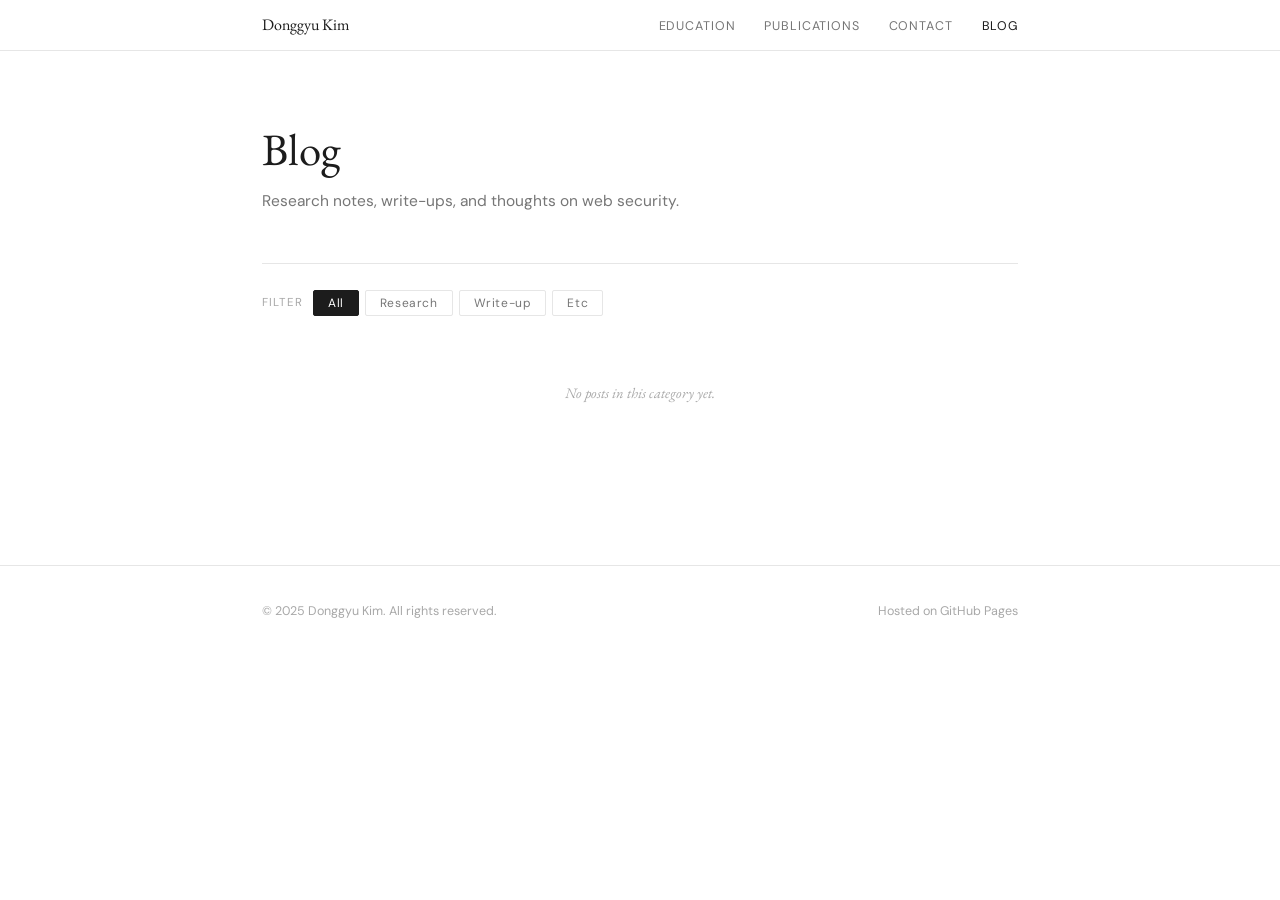
==== blog.html @ 032099da "add blog section" ====
<!DOCTYPE html>
<html lang="ko">
<head>
  <meta charset="UTF-8" />
  <meta name="viewport" content="width=device-width, initial-scale=1.0" />
  <title>Blog — Donggyu Kim</title>
  <link rel="preconnect" href="https://fonts.googleapis.com">
  <link href="https://fonts.googleapis.com/css2?family=EB+Garamond:ital,wght@0,400;0,500;1,400&family=DM+Sans:opsz,wght@9..40,300;9..40,400;9..40,500&display=swap" rel="stylesheet">
  <style>
    *, *::before, *::after { box-sizing: border-box; margin: 0; padding: 0; }

    :root {
      --text:    #1c1c1c;
      --sub:     #4a4a4a;
      --muted:   #767676;
      --faint:   #a8a8a8;
      --rule:    #e6e6e6;
      --accent:  #2a5885;
      --accent-light: #e8f0f8;
      --bg:      #ffffff;
      --serif:   'EB Garamond', Georgia, serif;
      --sans:    'DM Sans', system-ui, sans-serif;
    }

    html { scroll-behavior: smooth; }

    body {
      background: var(--bg);
      color: var(--text);
      font-family: var(--sans);
      font-size: 15px;
      line-height: 1.75;
      -webkit-font-smoothing: antialiased;
    }

    a { color: var(--accent); text-decoration: none; }
    a:hover { text-decoration: underline; }

    /* ── Nav (index.html 동일) ── */
    nav {
      position: sticky; top: 0; z-index: 50;
      background: rgba(255,255,255,0.94);
      backdrop-filter: blur(10px);
      border-bottom: 1px solid var(--rule);
    }
    .nav-inner {
      max-width: 820px; margin: 0 auto; padding: 0 2rem;
      display: flex; align-items: center; justify-content: space-between;
      height: 50px;
    }
    .nav-name { font-family: var(--serif); font-size: 16px; color: var(--text); text-decoration: none; }
    .nav-links { display: flex; gap: 1.8rem; list-style: none; }
    .nav-links a {
      font-size: 12.5px; letter-spacing: 0.07em; text-transform: uppercase;
      color: var(--muted); text-decoration: none; transition: color .18s;
    }
    .nav-links a:hover, .nav-links a.active { color: var(--text); }

    .page { max-width: 820px; margin: 0 auto; padding: 0 2rem; }

    /* ── Page header ── */
    .blog-header {
      padding: 4.5rem 0 3rem;
      border-bottom: 1px solid var(--rule);
    }
    .blog-header h1 {
      font-family: var(--serif);
      font-size: clamp(2rem, 4vw, 2.8rem);
      font-weight: 400;
      line-height: 1.2;
      margin-bottom: 0.7rem;
    }
    .blog-header p {
      font-size: 15.5px;
      color: var(--muted);
    }

    /* ── Filter bar ── */
    .filter-bar {
      display: flex; gap: 6px; align-items: center;
      padding: 1.6rem 0 0;
      flex-wrap: wrap;
    }
    .filter-label {
      font-size: 11.5px; letter-spacing: 0.1em; text-transform: uppercase;
      color: var(--faint); margin-right: 4px;
    }
    .f-btn {
      padding: 4px 14px; font-family: var(--sans);
      font-size: 12px; letter-spacing: 0.05em;
      border: 1px solid var(--rule); background: transparent;
      color: var(--muted); cursor: pointer; border-radius: 2px;
      transition: all .18s;
    }
    .f-btn:hover, .f-btn.on {
      background: var(--text); color: #fff; border-color: var(--text);
    }

    /* ── Post list ── */
    .post-list {
      display: flex; flex-direction: column;
    }

    .post-item {
      display: grid;
      grid-template-columns: 120px 1fr;
      gap: 0 2.5rem;
      padding: 2rem 0;
      border-bottom: 1px solid var(--rule);
      text-decoration: none;
      color: inherit;
      transition: background .15s;
    }
    .post-item:first-child { border-top: 1px solid var(--rule); }
    .post-item:hover .post-title-text { color: var(--accent); }

    .post-meta-col {
      padding-top: 5px;
      display: flex; flex-direction: column; gap: 6px;
    }
    .post-date {
      font-size: 12.5px; color: var(--faint);
      white-space: nowrap;
    }
    .post-type-badge {
      display: inline-block;
      font-size: 10.5px; letter-spacing: 0.06em; text-transform: uppercase;
      padding: 2px 7px;
      border: 1px solid var(--rule); border-radius: 2px;
      color: var(--faint);
      width: fit-content;
    }

    .post-content-col { display: flex; flex-direction: column; gap: 6px; }

    .post-title-text {
      font-family: var(--serif);
      font-size: 20px; font-weight: 400; line-height: 1.35;
      color: var(--text);
      transition: color .18s;
    }

    .post-desc {
      font-size: 14px; color: var(--muted); line-height: 1.7;
    }

    .post-tags {
      display: flex; gap: 6px; flex-wrap: wrap;
      margin-top: 4px;
    }
    .tag {
      font-size: 11px; padding: 2px 9px;
      border: 1px solid var(--rule); border-radius: 2px;
      color: var(--faint);
      transition: all .15s;
    }
    .post-item:hover .tag {
      border-color: var(--accent-light);
      color: var(--accent);
    }

    .post-arrow {
      align-self: flex-start;
      margin-top: 2px;
      font-size: 18px;
      color: var(--faint);
      transition: all .18s;
      display: flex; align-items: center; justify-content: flex-end;
    }
    .post-item:hover .post-arrow {
      color: var(--accent);
      transform: translateX(3px);
    }

    /* ── Pagination ── */
    .pagination {
      display: flex; align-items: center; justify-content: center;
      gap: 4px;
      padding: 2rem 0 4rem;
    }
    .pg-btn {
      min-width: 34px; height: 34px;
      display: inline-flex; align-items: center; justify-content: center;
      font-family: var(--sans); font-size: 13px;
      border: 1px solid var(--rule); border-radius: 2px;
      background: transparent; color: var(--muted);
      cursor: pointer; transition: all .18s;
      padding: 0 8px;
      text-decoration: none;
    }
    .pg-btn:hover { border-color: var(--accent); color: var(--accent); text-decoration: none; }
    .pg-btn.active { background: var(--text); color: #fff; border-color: var(--text); }
    .pg-btn:disabled { opacity: 0.3; pointer-events: none; }
    .pg-ellipsis {
      font-size: 13px; color: var(--faint);
      padding: 0 4px; user-select: none;
    }

    /* ── Empty state ── */
    .empty-state {
      padding: 4rem 0;
      text-align: center;
      color: var(--faint);
      font-size: 14.5px;
      font-style: italic;
      font-family: var(--serif);
      display: none;
    }

    /* ── Footer (index.html 동일) ── */
    footer {
      padding: 2.2rem 0;
      border-top: 1px solid var(--rule);
      font-size: 12.5px; color: var(--faint);
    }
    footer .page { display: flex; justify-content: space-between; align-items: center; }

    @media (max-width: 580px) {
      .post-item { grid-template-columns: 1fr; gap: 0.5rem; }
      .post-meta-col { flex-direction: row; align-items: center; padding-top: 0; }
      .post-arrow { display: none; }
      footer .page { flex-direction: column; gap: 4px; }
    }
  </style>
</head>
<body>

<nav>
  <div class="nav-inner">
    <a href="index.html" class="nav-name">Donggyu Kim</a>
    <ul class="nav-links">
      <li><a href="index.html#education">Education</a></li>
      <li><a href="index.html#publications">Publications</a></li>
      <li><a href="index.html#contact">Contact</a></li>
      <li><a href="blog.html" class="active">Blog</a></li>
    </ul>
  </div>
</nav>

<div class="page">

  <div class="blog-header">
    <h1>Blog</h1>
    <p>Research notes, write-ups, and thoughts on web security.</p>
  </div>

  <div class="filter-bar">
    <span class="filter-label">Filter</span>
    <button class="f-btn on" data-f="all">All</button>
    <button class="f-btn" data-f="research">Research</button>
    <button class="f-btn" data-f="write-up">Write-up</button>
    <button class="f-btn" data-f="etc">Etc</button>
  </div>

  <div class="post-list" id="postList"></div>
  <div class="empty-state" id="emptyState">No posts in this category yet.</div>
  <div class="pagination" id="pagination"></div>

</div>

<footer>
  <div class="page">
    <span>© 2025 Donggyu Kim. All rights reserved.</span>
    <span>Hosted on GitHub Pages</span>
  </div>
</footer>

<script>
  /* ✅ 포스트 추가할 때 여기 배열만 수정하세요 */
  const posts = [
    // {
    //   file: "posts/post-1.md",
    //   title: "Pre-trained Models for Bytecode Instructions",
    //   date: "2025-06-01",
    //   desc: "A deep dive into how pre-trained language models can be adapted for bytecode-level program analysis.",
    //   tags: ["web security", "research"],
    //   type: "research",
    // },
  ];

  const list       = document.getElementById("postList");
  const empty      = document.getElementById("emptyState");
  const pgBar      = document.getElementById("pagination");
  const buttons    = document.querySelectorAll(".f-btn");
  const PER_PAGE   = 10;

  let currentFilter = "all";
  let currentPage   = 1;

  function getFiltered() {
    return (currentFilter === "all" ? posts : posts.filter(p => p.type === currentFilter))
      .slice().sort((a, b) => new Date(b.date) - new Date(a.date));
  }

  function renderPosts(filtered) {
    list.innerHTML = "";
    if (filtered.length === 0) { empty.style.display = "block"; return; }
    empty.style.display = "none";

    const start = (currentPage - 1) * PER_PAGE;
    filtered.slice(start, start + PER_PAGE).forEach(p => {
      const el = document.createElement("a");
      el.className = "post-item";
      el.href = `post.html?file=${encodeURIComponent(p.file)}`;
      el.innerHTML = `
        <div class="post-meta-col">
          <span class="post-date">${p.date}</span>
          <span class="post-type-badge">${p.type}</span>
        </div>
        <div class="post-content-col">
          <p class="post-title-text">${p.title}</p>
          <p class="post-desc">${p.desc}</p>
          <div class="post-tags">
            ${p.tags.map(t => `<span class="tag">${t}</span>`).join("")}
          </div>
        </div>`;
      list.appendChild(el);
    });
  }

  function renderPagination(total) {
    pgBar.innerHTML = "";
    const totalPages = Math.ceil(total / PER_PAGE);
    if (totalPages <= 1) return;

    // 이전 버튼
    const prev = document.createElement("button");
    prev.className = "pg-btn";
    prev.innerHTML = "&#8592;";
    prev.disabled = currentPage === 1;
    prev.addEventListener("click", () => goTo(currentPage - 1));
    pgBar.appendChild(prev);

    // 페이지 번호 (최대 7개 표시, 나머지는 … 처리)
    const pages = buildPageRange(currentPage, totalPages);
    pages.forEach(p => {
      if (p === "…") {
        const span = document.createElement("span");
        span.className = "pg-ellipsis";
        span.textContent = "…";
        pgBar.appendChild(span);
      } else {
        const btn = document.createElement("button");
        btn.className = "pg-btn" + (p === currentPage ? " active" : "");
        btn.textContent = p;
        btn.addEventListener("click", () => goTo(p));
        pgBar.appendChild(btn);
      }
    });

    // 다음 버튼
    const next = document.createElement("button");
    next.className = "pg-btn";
    next.innerHTML = "&#8594;";
    next.disabled = currentPage === totalPages;
    next.addEventListener("click", () => goTo(currentPage + 1));
    pgBar.appendChild(next);
  }

  function buildPageRange(cur, total) {
    if (total <= 7) return Array.from({ length: total }, (_, i) => i + 1);
    if (cur <= 4)  return [1, 2, 3, 4, 5, "…", total];
    if (cur >= total - 3) return [1, "…", total-4, total-3, total-2, total-1, total];
    return [1, "…", cur - 1, cur, cur + 1, "…", total];
  }

  function goTo(page) {
    currentPage = page;
    const filtered = getFiltered();
    renderPosts(filtered);
    renderPagination(filtered.length);
    window.scrollTo({ top: 0, behavior: "smooth" });
  }

  function render(filter) {
    currentFilter = filter;
    currentPage   = 1;
    const filtered = getFiltered();
    renderPosts(filtered);
    renderPagination(filtered.length);
  }

  buttons.forEach(btn => {
    btn.addEventListener("click", () => {
      buttons.forEach(b => b.classList.remove("on"));
      btn.classList.add("on");
      render(btn.dataset.f);
    });
  });

  render("all");
</script>

</body>
</html>
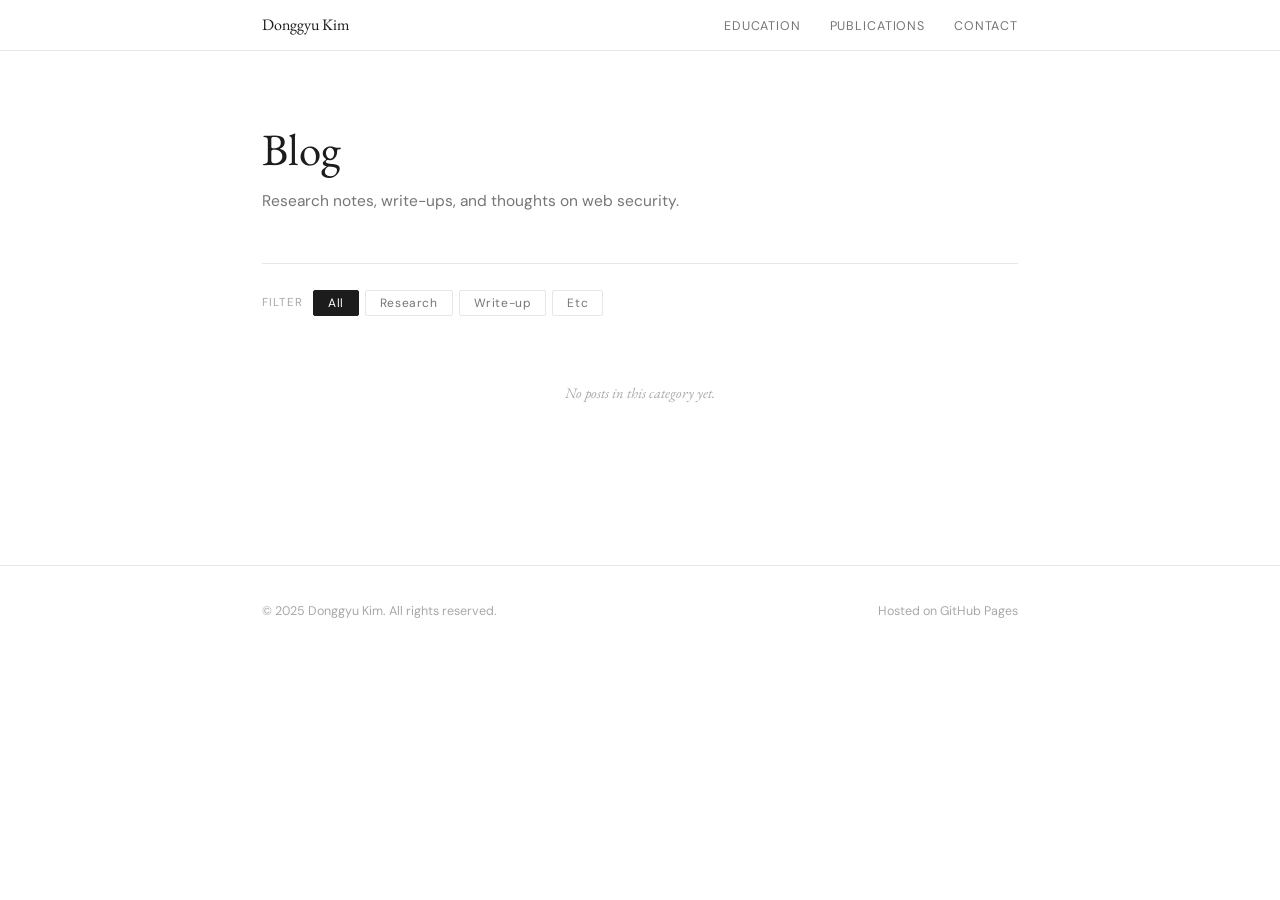
==== commit e14d4ed2: "update blogs" ====
--- a/blog.html
+++ b/blog.html
@@ -232,7 +232,6 @@
       <li><a href="index.html#education">Education</a></li>
       <li><a href="index.html#publications">Publications</a></li>
       <li><a href="index.html#contact">Contact</a></li>
-      <li><a href="blog.html" class="active">Blog</a></li>
     </ul>
   </div>
 </nav>
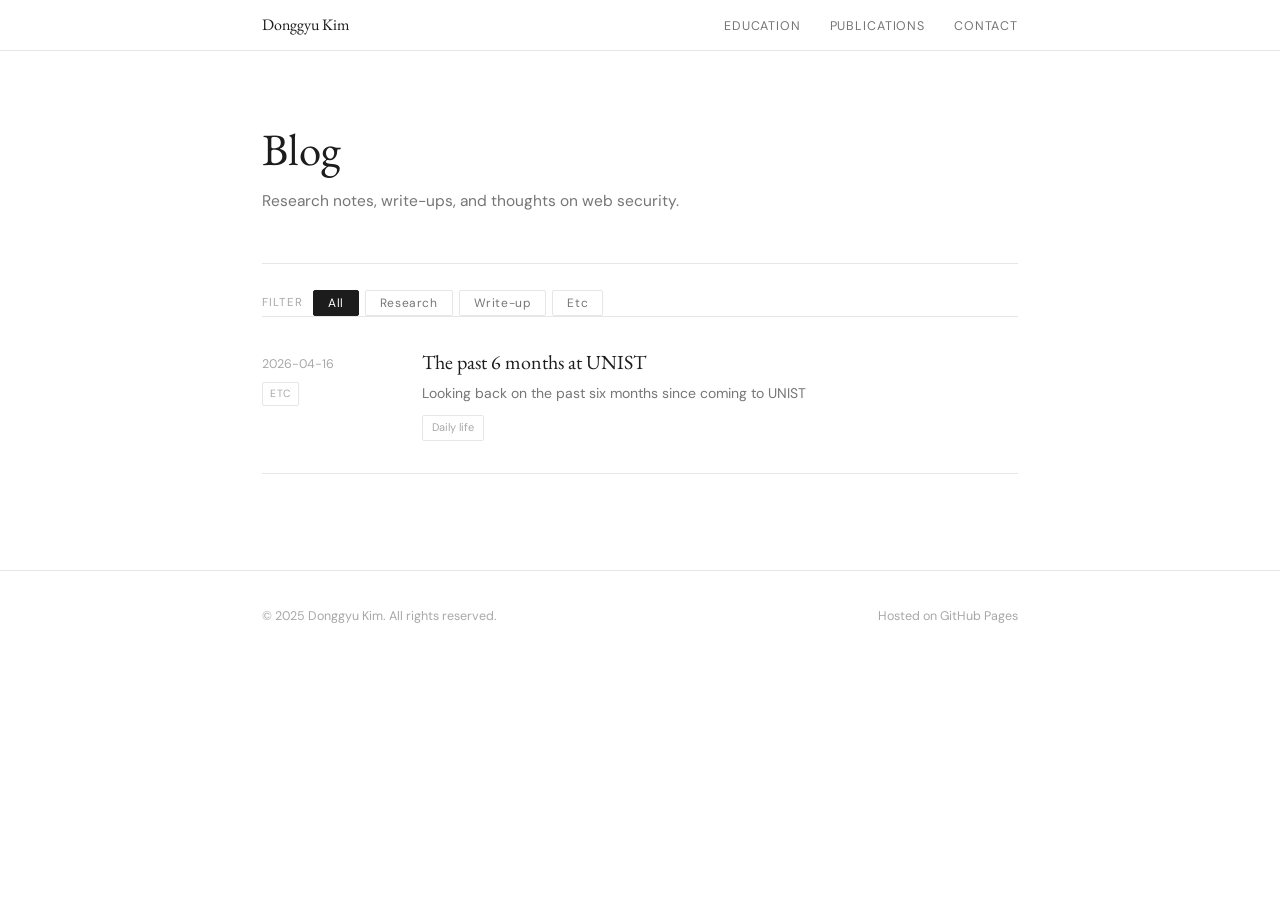
==== commit fa526305: "update blog" ====
--- a/blog.html
+++ b/blog.html
@@ -275,6 +275,14 @@
     //   tags: ["web security", "research"],
     //   type: "research",
     // },
+    {
+      file: "posts/2026_04_16.md",
+      title: "The past 6 months at UNIST",
+      date: "2026-04-16",
+      desc: "Looking back on the past six months since coming to UNIST",
+      tags: ["Daily life"],
+      type: "etc",
+    }
   ];
 
   const list       = document.getElementById("postList");
